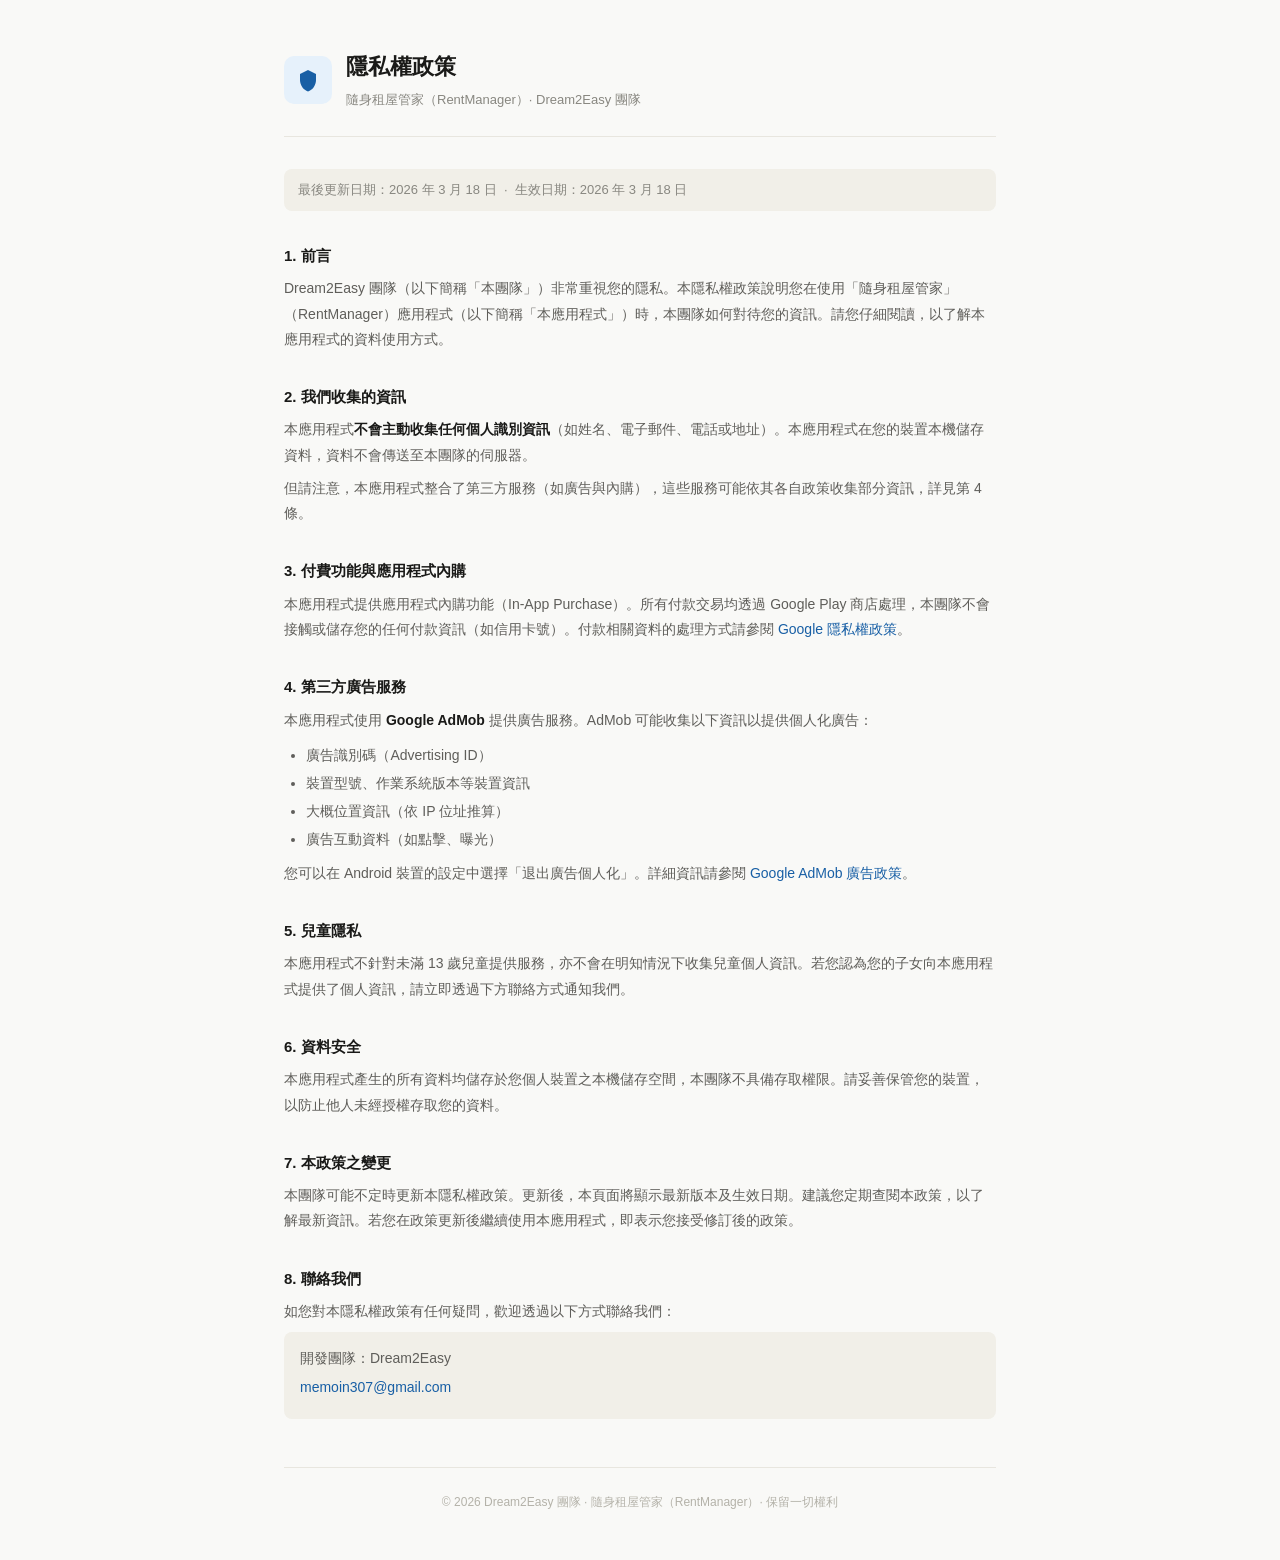
==== privacy_policy.html @ b437dd50 "fix: add privacy_policy.html" ====
<!DOCTYPE html>
<html lang="zh-Hant">
<head>
  <meta charset="UTF-8">
  <meta name="viewport" content="width=device-width, initial-scale=1.0">
  <title>隱私權政策 - 隨身租屋管家</title>
  <style>
    * { box-sizing: border-box; margin: 0; padding: 0; }
    body {
      font-family: -apple-system, BlinkMacSystemFont, "Segoe UI", "Helvetica Neue", Arial, sans-serif;
      background: #f9f9f7;
      color: #1a1a18;
      line-height: 1.7;
    }
    .container {
      max-width: 760px;
      margin: 0 auto;
      padding: 3rem 1.5rem;
    }
    header {
      display: flex;
      align-items: center;
      gap: 14px;
      margin-bottom: 2rem;
      padding-bottom: 1.5rem;
      border-bottom: 1px solid #e8e6df;
    }
    .icon {
      width: 48px;
      height: 48px;
      border-radius: 10px;
      background: #e6f1fb;
      display: flex;
      align-items: center;
      justify-content: center;
      flex-shrink: 0;
    }
    header h1 {
      font-size: 22px;
      font-weight: 600;
      color: #1a1a18;
      margin-bottom: 3px;
    }
    header p {
      font-size: 13px;
      color: #888780;
    }
    .meta {
      background: #f1efe8;
      border-radius: 8px;
      padding: 10px 14px;
      font-size: 13px;
      color: #888780;
      margin-bottom: 2rem;
    }
    section {
      margin-bottom: 2rem;
    }
    h2 {
      font-size: 15px;
      font-weight: 600;
      color: #1a1a18;
      margin-bottom: 8px;
    }
    p {
      font-size: 14px;
      line-height: 1.8;
      color: #5f5e5a;
      margin-bottom: 8px;
    }
    p:last-child { margin-bottom: 0; }
    ul {
      margin: 8px 0;
      padding-left: 1.4rem;
      font-size: 14px;
      line-height: 2;
      color: #5f5e5a;
    }
    a { color: #185fa5; text-decoration: none; }
    a:hover { text-decoration: underline; }
    strong { font-weight: 600; color: #1a1a18; }
    .contact-box {
      background: #f1efe8;
      border-radius: 8px;
      padding: 14px 16px;
      margin-top: 8px;
    }
    .contact-box p {
      font-size: 14px;
      color: #5f5e5a;
      margin-bottom: 4px;
    }
    footer {
      margin-top: 3rem;
      padding-top: 1.5rem;
      border-top: 1px solid #e8e6df;
      font-size: 12px;
      color: #b4b2a9;
      text-align: center;
    }
    @media (max-width: 600px) {
      .container { padding: 2rem 1rem; }
      header h1 { font-size: 18px; }
    }
  </style>
</head>
<body>
  <div class="container">

    <header>
      <div class="icon">
        <svg width="24" height="24" viewBox="0 0 24 24" fill="none" xmlns="http://www.w3.org/2000/svg">
          <path d="M12 2L4 6v6c0 5.25 3.5 10.14 8 11.5C16.5 22.14 20 17.25 20 12V6L12 2z" fill="#185fa5"/>
        </svg>
      </div>
      <div>
        <h1>隱私權政策</h1>
        <p>隨身租屋管家（RentManager）· Dream2Easy 團隊</p>
      </div>
    </header>

    <div class="meta">最後更新日期：2026 年 3 月 18 日 &nbsp;·&nbsp; 生效日期：2026 年 3 月 18 日</div>

    <section>
      <h2>1. 前言</h2>
      <p>Dream2Easy 團隊（以下簡稱「本團隊」）非常重視您的隱私。本隱私權政策說明您在使用「隨身租屋管家」（RentManager）應用程式（以下簡稱「本應用程式」）時，本團隊如何對待您的資訊。請您仔細閱讀，以了解本應用程式的資料使用方式。</p>
    </section>

    <section>
      <h2>2. 我們收集的資訊</h2>
      <p>本應用程式<strong>不會主動收集任何個人識別資訊</strong>（如姓名、電子郵件、電話或地址）。本應用程式在您的裝置本機儲存資料，資料不會傳送至本團隊的伺服器。</p>
      <p>但請注意，本應用程式整合了第三方服務（如廣告與內購），這些服務可能依其各自政策收集部分資訊，詳見第 4 條。</p>
    </section>

    <section>
      <h2>3. 付費功能與應用程式內購</h2>
      <p>本應用程式提供應用程式內購功能（In-App Purchase）。所有付款交易均透過 Google Play 商店處理，本團隊不會接觸或儲存您的任何付款資訊（如信用卡號）。付款相關資料的處理方式請參閱 <a href="https://policies.google.com/privacy" target="_blank" rel="noopener">Google 隱私權政策</a>。</p>
    </section>

    <section>
      <h2>4. 第三方廣告服務</h2>
      <p>本應用程式使用 <strong>Google AdMob</strong> 提供廣告服務。AdMob 可能收集以下資訊以提供個人化廣告：</p>
      <ul>
        <li>廣告識別碼（Advertising ID）</li>
        <li>裝置型號、作業系統版本等裝置資訊</li>
        <li>大概位置資訊（依 IP 位址推算）</li>
        <li>廣告互動資料（如點擊、曝光）</li>
      </ul>
      <p>您可以在 Android 裝置的設定中選擇「退出廣告個人化」。詳細資訊請參閱 <a href="https://policies.google.com/technologies/ads" target="_blank" rel="noopener">Google AdMob 廣告政策</a>。</p>
    </section>

    <section>
      <h2>5. 兒童隱私</h2>
      <p>本應用程式不針對未滿 13 歲兒童提供服務，亦不會在明知情況下收集兒童個人資訊。若您認為您的子女向本應用程式提供了個人資訊，請立即透過下方聯絡方式通知我們。</p>
    </section>

    <section>
      <h2>6. 資料安全</h2>
      <p>本應用程式產生的所有資料均儲存於您個人裝置之本機儲存空間，本團隊不具備存取權限。請妥善保管您的裝置，以防止他人未經授權存取您的資料。</p>
    </section>

    <section>
      <h2>7. 本政策之變更</h2>
      <p>本團隊可能不定時更新本隱私權政策。更新後，本頁面將顯示最新版本及生效日期。建議您定期查閱本政策，以了解最新資訊。若您在政策更新後繼續使用本應用程式，即表示您接受修訂後的政策。</p>
    </section>

    <section>
      <h2>8. 聯絡我們</h2>
      <p>如您對本隱私權政策有任何疑問，歡迎透過以下方式聯絡我們：</p>
      <div class="contact-box">
        <p>開發團隊：Dream2Easy</p>
        <p><a href="mailto:memoin307@gmail.com">memoin307@gmail.com</a></p>
      </div>
    </section>

    <footer>
      &copy; 2026 Dream2Easy 團隊 · 隨身租屋管家（RentManager）· 保留一切權利
    </footer>

  </div>
</body>
</html>
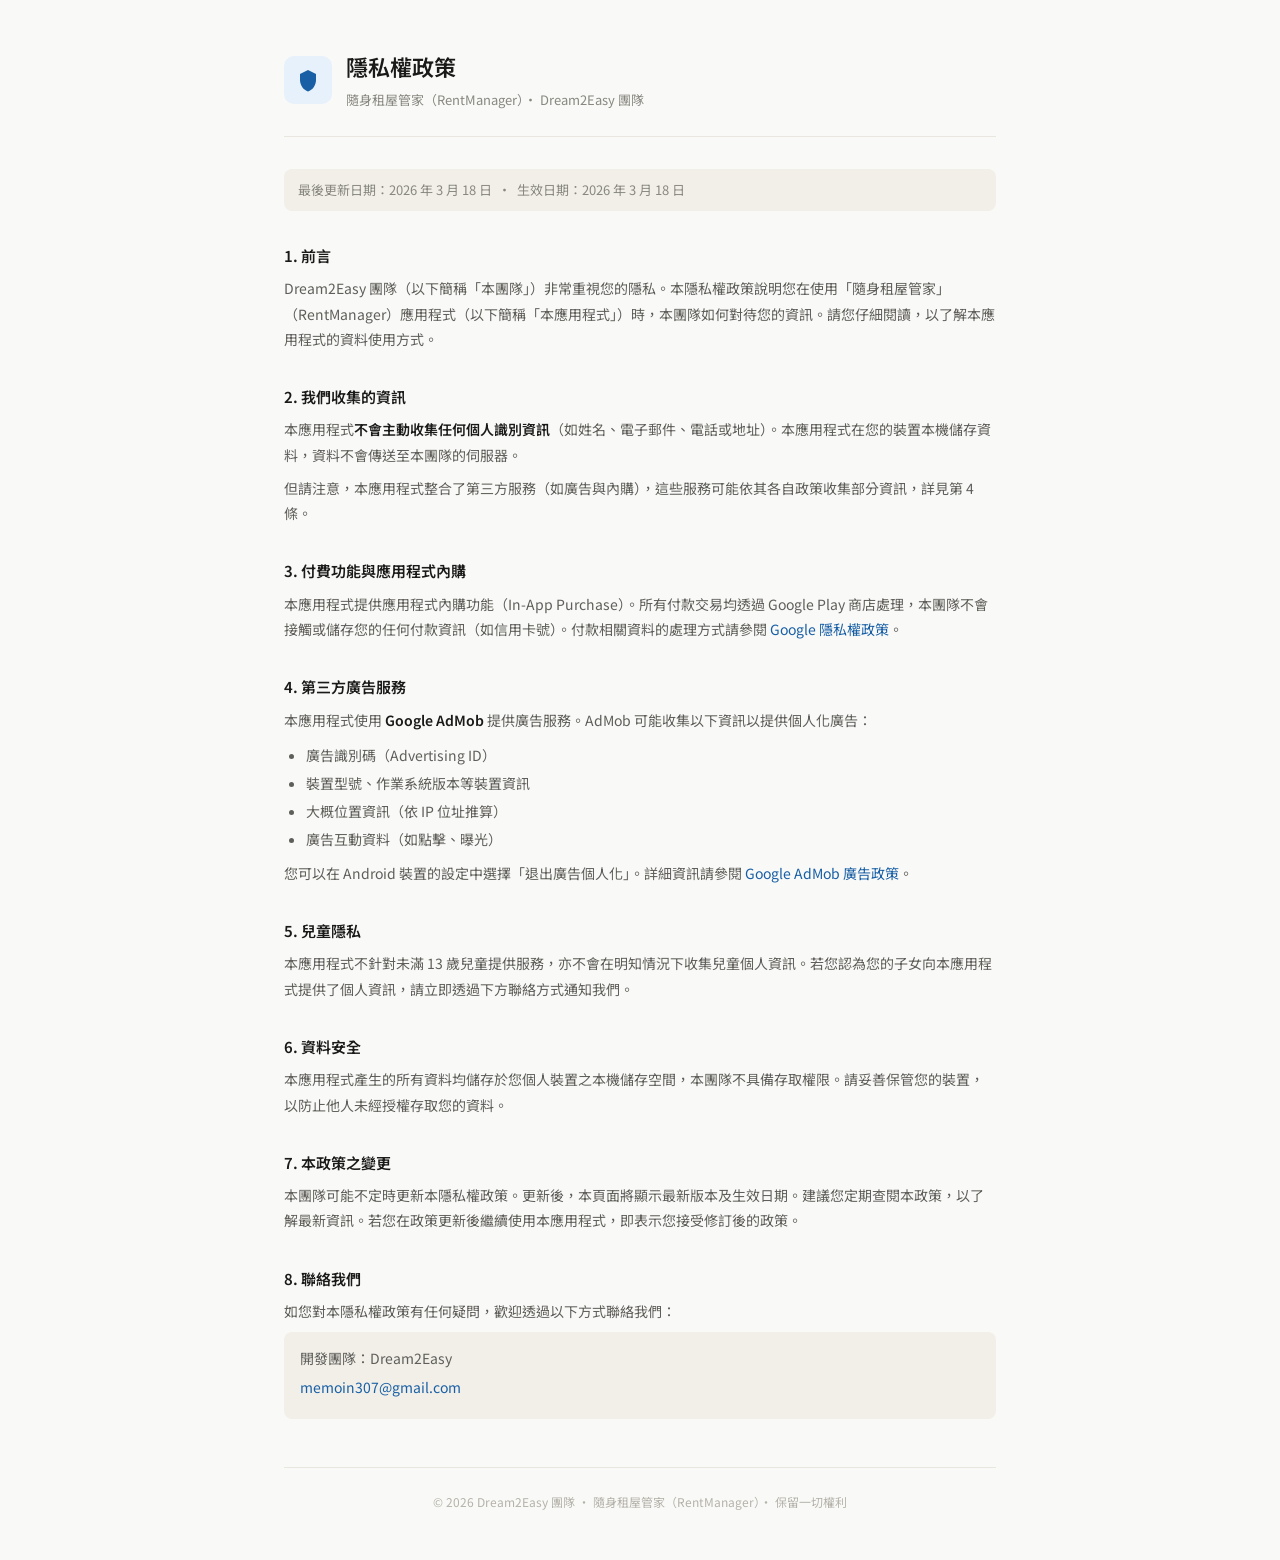
==== commit ea4ec62e: "Update privacy_policy.html to include Noto Sans TC Added Google Fonts preconnect and stylesheet link" ====
--- a/privacy_policy.html
+++ b/privacy_policy.html
@@ -4,10 +4,13 @@
   <meta charset="UTF-8">
   <meta name="viewport" content="width=device-width, initial-scale=1.0">
   <title>隱私權政策 - 隨身租屋管家</title>
+  <link rel="preconnect" href="https://fonts.googleapis.com">
+  <link rel="preconnect" href="https://fonts.gstatic.com" crossorigin>
+  <link href="https://fonts.googleapis.com/css2?family=Noto+Sans+TC&display=swap" rel="stylesheet">
   <style>
     * { box-sizing: border-box; margin: 0; padding: 0; }
     body {
-      font-family: -apple-system, BlinkMacSystemFont, "Segoe UI", "Helvetica Neue", Arial, sans-serif;
+      font-family: 'Noto Sans TC', -apple-system, BlinkMacSystemFont, "Segoe UI", Arial, sans-serif;
       background: #f9f9f7;
       color: #1a1a18;
       line-height: 1.7;
